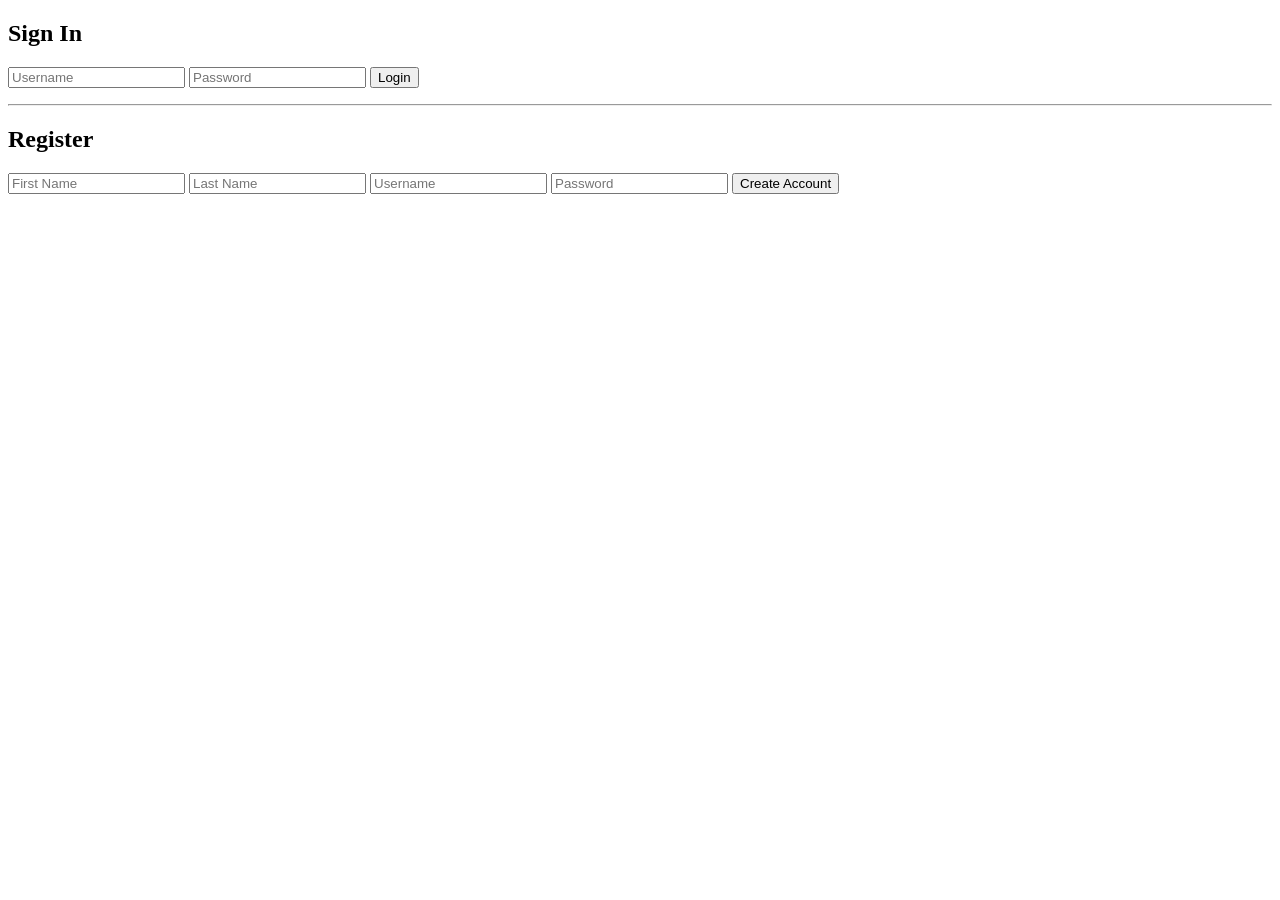
==== index.html @ fccf8514 "Move front-end files to root directory" ====
<!DOCTYPE html>
<html lang="en">
<head>
    <meta charset="UTF-8">
    <meta name="viewport" content="width=device-width, initial-scale=1.0">
    <title>Contact Manager - Welcome</title>
    <link rel="stylesheet" href="css/styles.css">
</head>
<body>
    <div class="container">
        <!-- Login Form -->
        <div id="login-section">
            <h2>Sign In</h2>
            <form id="loginForm">
                <input type="text" id="loginUsername" placeholder="Username" required>
                <input type="password" id="loginPassword" placeholder="Password" required>
                <button type="submit">Login</button>
            </form>
            <p id="loginResult" style="color: red;"></p>
        </div>

        <hr>

        <!-- Registration Form -->
        <div id="register-section">
            <h2>Register</h2>
            <form id="registerForm">
                <input type="text" id="regFirstName" placeholder="First Name" required>
                <input type="text" id="regLastName" placeholder="Last Name" required>
                <input type="text" id="regUsername" placeholder="Username" required>
                <input type="password" id="regPassword" placeholder="Password" required>
                <button type="submit">Create Account</button>
            </form>
            <p id="registerResult"></p>
        </div>
    </div>

    <!-- Load the JavaScript logic -->
    <script src="js/app.js"></script>
</body>
</html>
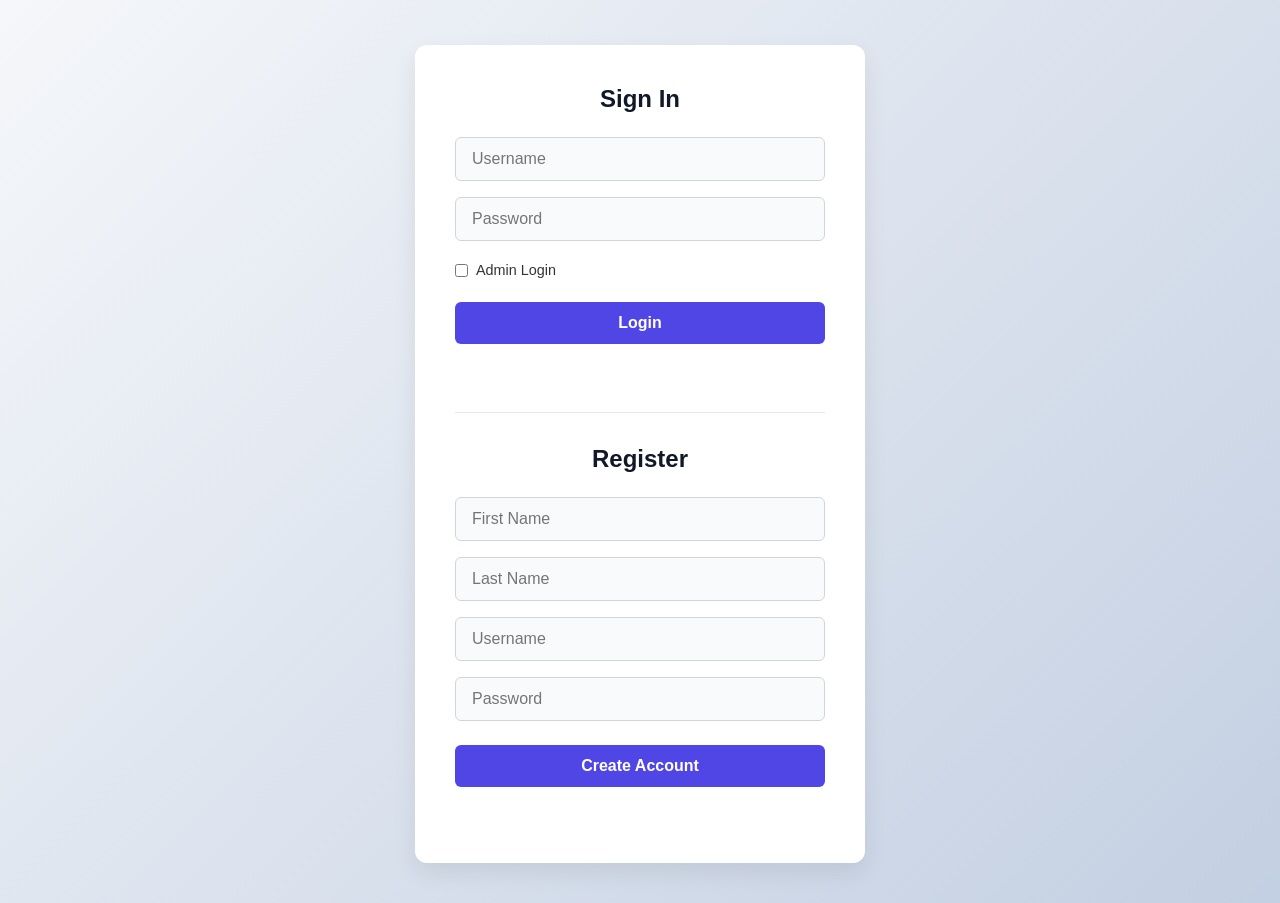
==== commit 22af8862: "Add full CRUD, Admin tools, and hated pepper entry" ====
--- a/index.html
+++ b/index.html
@@ -14,6 +14,10 @@
             <form id="loginForm">
                 <input type="text" id="loginUsername" placeholder="Username" required>
                 <input type="password" id="loginPassword" placeholder="Password" required>
+                <div style="display: flex; align-items: center; gap: 8px; margin-top: 5px;">
+                    <input type="checkbox" id="isAdmin" style="width: auto;">
+                    <label for="isAdmin" style="font-size: 0.9rem;">Admin Login</label>
+                </div>
                 <button type="submit">Login</button>
             </form>
             <p id="loginResult" style="color: red;"></p>
@@ -35,7 +39,6 @@
         </div>
     </div>
 
-    <!-- Load the JavaScript logic -->
     <script src="js/app.js"></script>
 </body>
 </html>
--- a/css/styles.css
+++ b/css/styles.css
@@ -0,0 +1,118 @@
+* {
+    box-sizing: border-box;
+    margin: 0;
+    padding: 0;
+}
+
+body {
+    font-family: -apple-system, BlinkMacSystemFont, "Segoe UI", Roboto, Helvetica, Arial, sans-serif;
+    background: linear-gradient(135deg, #f5f7fa 0%, #c3cfe2 100%);
+    display: flex;
+    justify-content: center;
+    align-items: flex-start;
+    padding-top: 5vh;
+    min-height: 100vh;
+    color: #333;
+}
+
+.container {
+    background-color: #ffffff;
+    width: 100%;
+    max-width: 450px;
+    padding: 40px;
+    border-radius: 12px;
+    box-shadow: 0 10px 25px rgba(0, 0, 0, 0.08);
+    margin-bottom: 40px;
+}
+
+.dashboard {
+    max-width: 700px;
+}
+
+h2 {
+    text-align: center;
+    margin-bottom: 24px;
+    color: #111827;
+    font-size: 1.5rem;
+    font-weight: 600;
+}
+
+h3 {
+    color: #111827;
+    margin-bottom: 15px;
+}
+
+form {
+    display: flex;
+    flex-direction: column;
+    gap: 16px;
+}
+
+input {
+    padding: 12px 16px;
+    border: 1px solid #d1d5db;
+    border-radius: 6px;
+    font-size: 1rem;
+    background-color: #f9fafb;
+    transition: all 0.2s ease;
+}
+
+input:focus {
+    outline: none;
+    border-color: #4f46e5;
+    background-color: #ffffff;
+    box-shadow: 0 0 0 3px rgba(79, 70, 229, 0.1);
+}
+
+button {
+    background-color: #4f46e5;
+    color: white;
+    padding: 12px;
+    border: none;
+    border-radius: 6px;
+    font-size: 1rem;
+    font-weight: 600;
+    cursor: pointer;
+    transition: background-color 0.2s ease;
+    margin-top: 8px;
+}
+
+button:hover {
+    background-color: #4338ca;
+}
+
+hr {
+    border: 0;
+    height: 1px;
+    background: #e5e7eb;
+    margin: 32px 0;
+}
+
+#loginResult, #registerResult {
+    text-align: center;
+    margin-top: 16px;
+    font-weight: 500;
+    font-size: 0.9rem;
+    min-height: 20px;
+}
+
+.contact-card {
+    background-color: #f9fafb;
+    border: 1px solid #d1d5db;
+    border-radius: 8px;
+    padding: 20px;
+    margin-bottom: 16px;
+    transition: box-shadow 0.2s ease;
+}
+
+.contact-card:hover {
+    box-shadow: 0 4px 6px rgba(0,0,0,0.05);
+}
+
+.contact-card p {
+    margin-bottom: 8px;
+}
+
+.contact-card p:last-child {
+    margin-bottom: 0;
+}
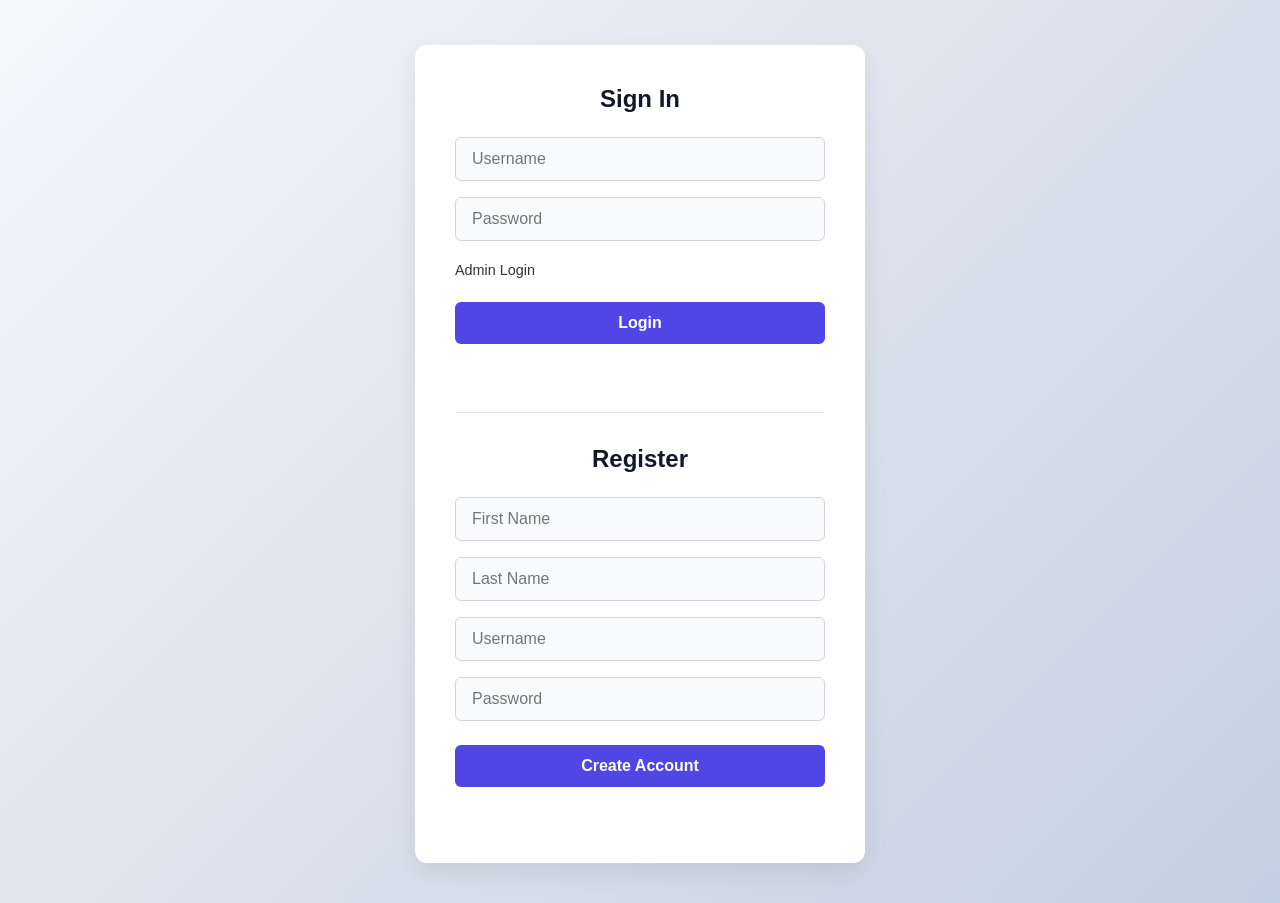
==== commit bbcb23e8: "removing admin check box" ====
--- a/index.html
+++ b/index.html
@@ -15,7 +15,6 @@
                 <input type="text" id="loginUsername" placeholder="Username" required>
                 <input type="password" id="loginPassword" placeholder="Password" required>
                 <div style="display: flex; align-items: center; gap: 8px; margin-top: 5px;">
-                    <input type="checkbox" id="isAdmin" style="width: auto;">
                     <label for="isAdmin" style="font-size: 0.9rem;">Admin Login</label>
                 </div>
                 <button type="submit">Login</button>
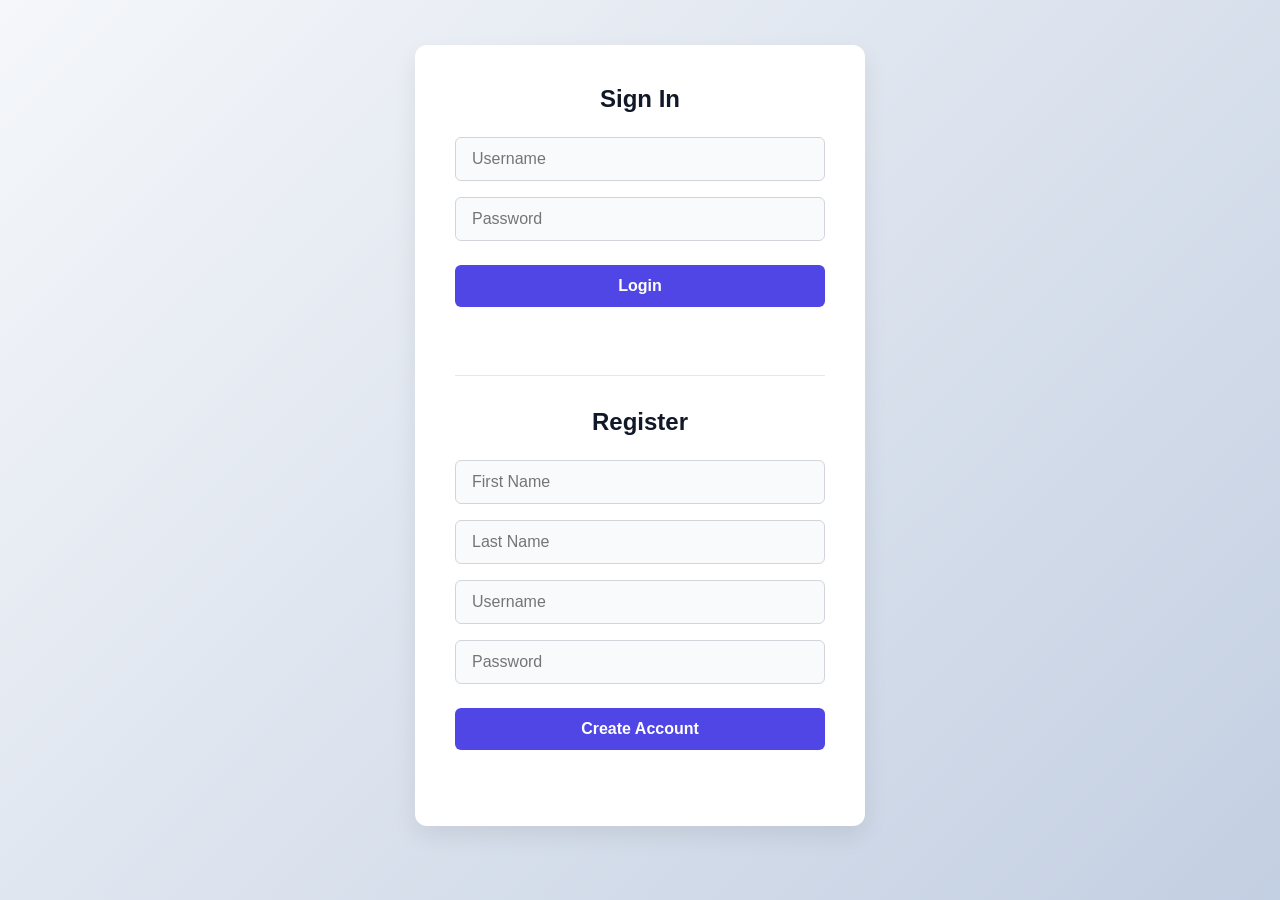
==== commit aa08ef0f: "removing admin check box" ====
--- a/index.html
+++ b/index.html
@@ -14,9 +14,6 @@
             <form id="loginForm">
                 <input type="text" id="loginUsername" placeholder="Username" required>
                 <input type="password" id="loginPassword" placeholder="Password" required>
-                <div style="display: flex; align-items: center; gap: 8px; margin-top: 5px;">
-                    <label for="isAdmin" style="font-size: 0.9rem;">Admin Login</label>
-                </div>
                 <button type="submit">Login</button>
             </form>
             <p id="loginResult" style="color: red;"></p>
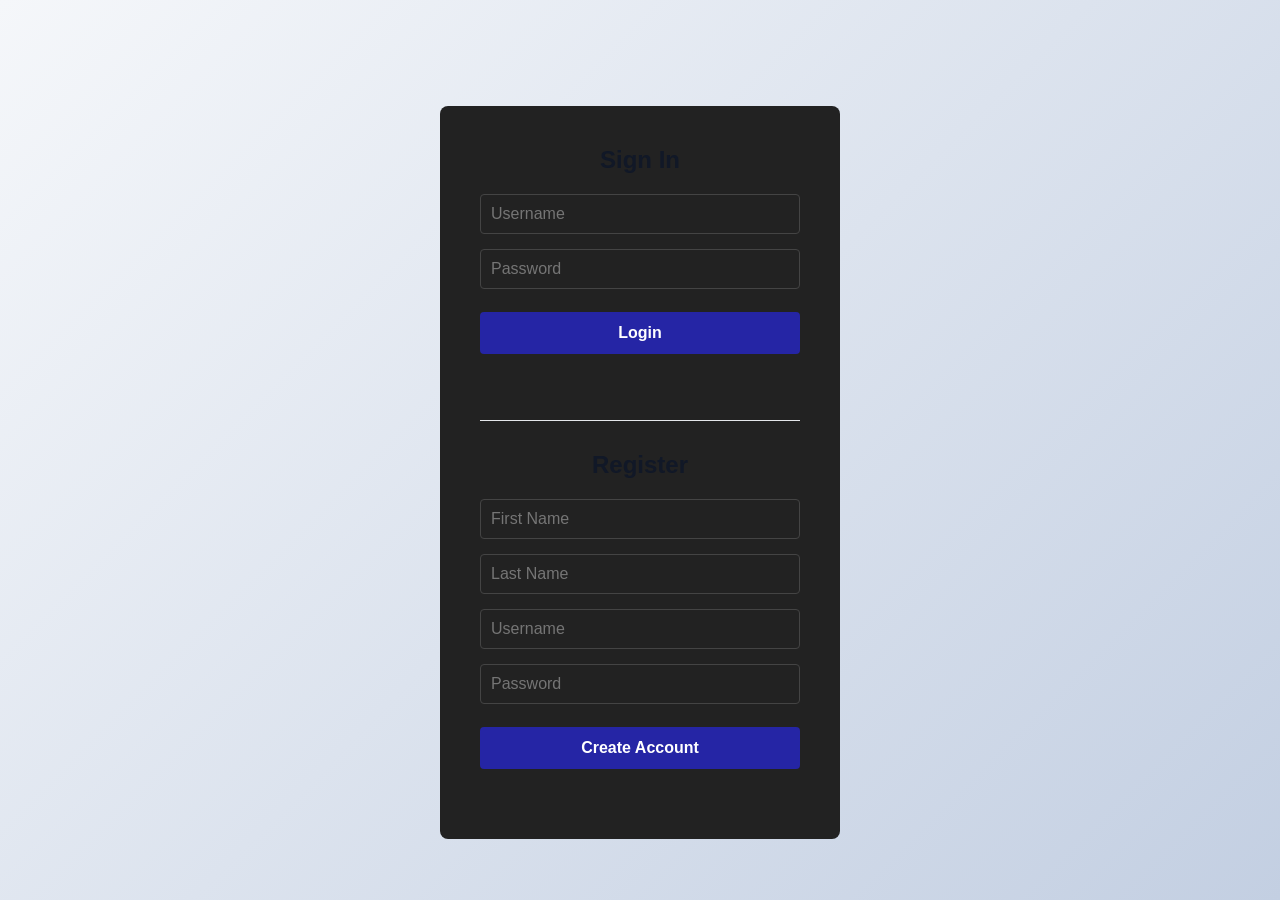
==== commit 53be8668: "cleaning files" ====
--- a/index.html
+++ b/index.html
@@ -3,38 +3,31 @@
 <head>
     <meta charset="UTF-8">
     <meta name="viewport" content="width=device-width, initial-scale=1.0">
-    <title>Contact Manager - Welcome</title>
+    <title>Sign In - Contact Manager</title>
     <link rel="stylesheet" href="css/styles.css">
 </head>
-<body>
-    <div class="container">
-        <!-- Login Form -->
-        <div id="login-section">
-            <h2>Sign In</h2>
-            <form id="loginForm">
-                <input type="text" id="loginUsername" placeholder="Username" required>
-                <input type="password" id="loginPassword" placeholder="Password" required>
-                <button type="submit">Login</button>
-            </form>
-            <p id="loginResult" style="color: red;"></p>
+<body style="background-color: #1a1a1a; color: #fff; display: flex; justify-content: center; align-items: center; min-height: 100vh; margin: 0; font-family: sans-serif;">
+    <div style="background-color: #222; padding: 40px; border-radius: 8px; width: 100%; max-width: 400px;">
+        <h2 style="text-align: center; margin-bottom: 20px;">Sign In</h2>
+        <div style="display: flex; flex-direction: column; gap: 15px; margin-bottom: 10px;">
+            <input type="text" id="loginName" placeholder="Username" style="padding: 10px; background: transparent; border: 1px solid #444; color: white; border-radius: 4px;">
+            <input type="password" id="loginPassword" placeholder="Password" style="padding: 10px; background: transparent; border: 1px solid #444; color: white; border-radius: 4px;">
+            <button onclick="login()" style="background-color: #2525a5; color: white; padding: 12px; border: none; border-radius: 4px; cursor: pointer; font-weight: bold;">Login</button>
         </div>
+        <p id="loginResult" style="color: #ef4444; text-align: center; height: 20px;"></p>
 
-        <hr>
+        <hr style="border-color: #333; margin: 30px 0;">
 
-        <!-- Registration Form -->
-        <div id="register-section">
-            <h2>Register</h2>
-            <form id="registerForm">
-                <input type="text" id="regFirstName" placeholder="First Name" required>
-                <input type="text" id="regLastName" placeholder="Last Name" required>
-                <input type="text" id="regUsername" placeholder="Username" required>
-                <input type="password" id="regPassword" placeholder="Password" required>
-                <button type="submit">Create Account</button>
-            </form>
-            <p id="registerResult"></p>
+        <h2 style="text-align: center; margin-bottom: 20px;">Register</h2>
+        <div style="display: flex; flex-direction: column; gap: 15px; margin-bottom: 10px;">
+            <input type="text" id="regFirst" placeholder="First Name" style="padding: 10px; background: transparent; border: 1px solid #444; color: white; border-radius: 4px;">
+            <input type="text" id="regLast" placeholder="Last Name" style="padding: 10px; background: transparent; border: 1px solid #444; color: white; border-radius: 4px;">
+            <input type="text" id="regUser" placeholder="Username" style="padding: 10px; background: transparent; border: 1px solid #444; color: white; border-radius: 4px;">
+            <input type="password" id="regPassword" placeholder="Password" style="padding: 10px; background: transparent; border: 1px solid #444; color: white; border-radius: 4px;">
+            <button onclick="register()" style="background-color: #2525a5; color: white; padding: 12px; border: none; border-radius: 4px; cursor: pointer; font-weight: bold;">Create Account</button>
         </div>
+        <p id="regResult" style="text-align: center; height: 20px;"></p>
     </div>
-
     <script src="js/app.js"></script>
 </body>
 </html>
